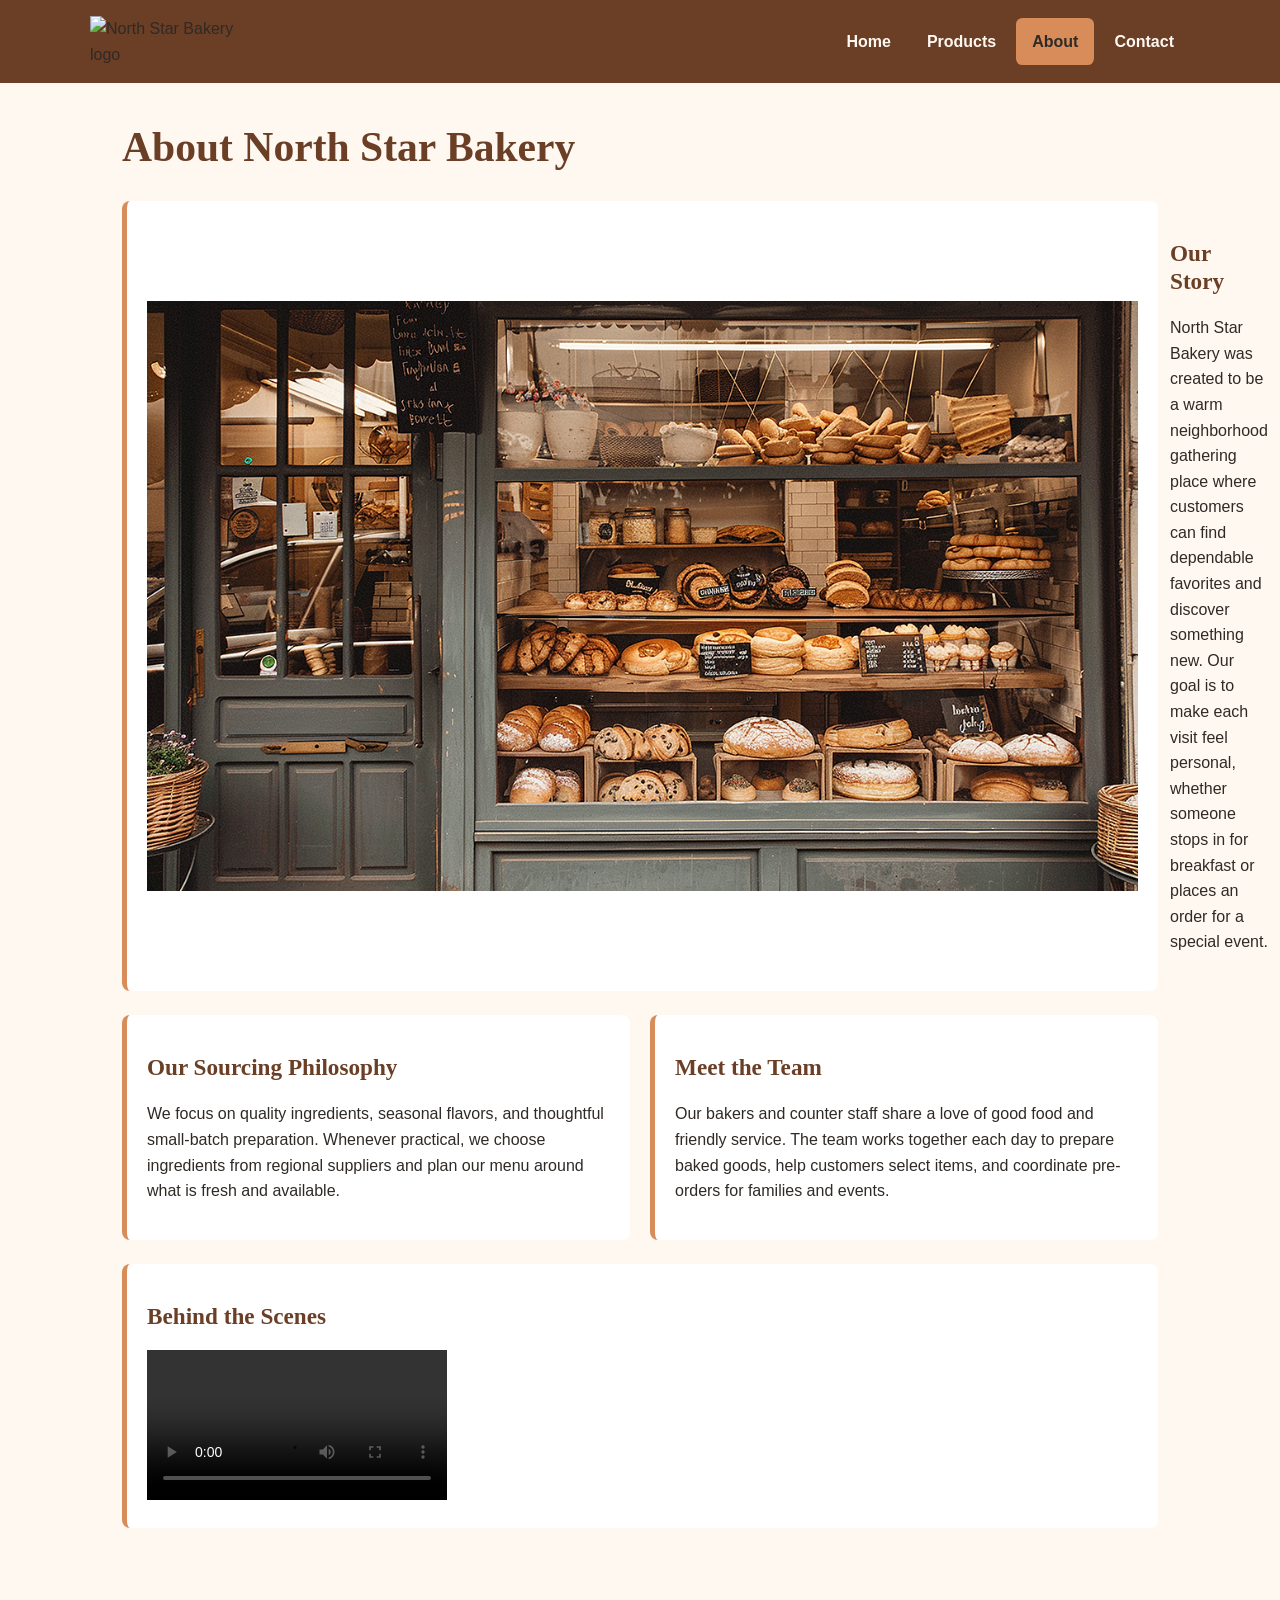
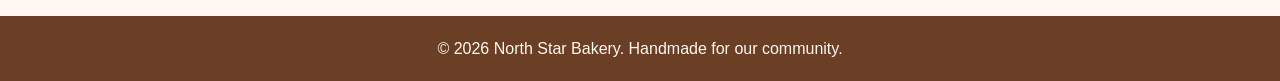
==== about.html @ d8a86858 "Add files via upload" ====
<!DOCTYPE html>
<html lang="en">
<head>
    <meta charset="UTF-8">
    <meta name="viewport" content="width=device-width, initial-scale=1.0">
    <title>North Star Bakery | About</title>
    <link rel="stylesheet" href="styles.css">
</head>
<body>
    <a class="skip-link" href="#main-content">Skip to main content</a>
    <header><div class="header-inner">
        <img class="logo" src="Bakery_c/bakery-logo_c.png" alt="North Star Bakery logo">
        <nav aria-label="Main navigation"><ul>
            <li><a href="index.html">Home</a></li><li><a href="products.html">Products</a></li><li><a href="about.html" aria-current="page">About</a></li><li><a href="contact.html">Contact</a></li>
        </ul></nav>
    </div></header>

    <main id="main-content">
        <h1>About North Star Bakery</h1>
        <section class="media-split">
            <img src="Bakery_c/bakery-storefront_c.png" alt="Exterior storefront of North Star Bakery welcoming neighborhood customers">
            <div><h2>Our Story</h2><p>North Star Bakery was created to be a warm neighborhood gathering place where customers can find dependable favorites and discover something new. Our goal is to make each visit feel personal, whether someone stops in for breakfast or places an order for a special event.</p></div>
        </section>

        <div class="flex-group">
            <section class="card"><h2>Our Sourcing Philosophy</h2><p>We focus on quality ingredients, seasonal flavors, and thoughtful small-batch preparation. Whenever practical, we choose ingredients from regional suppliers and plan our menu around what is fresh and available.</p></section>
            <section class="card"><h2>Meet the Team</h2><p>Our bakers and counter staff share a love of good food and friendly service. The team works together each day to prepare baked goods, help customers select items, and coordinate pre-orders for families and events.</p></section>
        </div>

        <section><h2>Behind the Scenes</h2><video controls><source src="Bakery_c/bakery-behind-scenes_c.mp4" type="video/mp4">Your browser does not support the video element. Please contact North Star Bakery to learn more about how our baked goods are prepared.</video></section>
    </main>
    <footer><p>&copy; 2026 North Star Bakery. Handmade for our community.</p></footer>
</body>
</html>
---- styles.css ----
/* North Star Bakery - Touchstone 3 */
:root {
    --cream: #FFF8F0;
    --brown: #6B3E26;
    --peach: #D88C5A;
    --charcoal: #2F2A26;
}

* { box-sizing: border-box; }

body {
    margin: 0;
    background: var(--cream);
    color: var(--charcoal);
    font-family: Arial, Helvetica, sans-serif;
    font-size: 1rem;
    line-height: 1.6;
}

img, video { max-width: 100%; height: auto; }

a { color: var(--brown); }
a:hover, a:focus { color: var(--charcoal); }

.skip-link {
    position: absolute;
    left: -9999px;
    top: 0;
}
.skip-link:focus {
    left: 1rem;
    top: 1rem;
    background: var(--cream);
    color: var(--charcoal);
    padding: .75rem 1rem;
    z-index: 10;
}

header {
    background: var(--brown);
    padding: 1rem;
}

.header-inner {
    max-width: 1100px;
    margin: 0 auto;
    display: flex;
    flex-direction: column;
    align-items: center;
    gap: 1rem;
}

.logo {
    width: 150px;
    max-height: 110px;
    object-fit: contain;
}

nav ul {
    list-style: none;
    margin: 0;
    padding: 0;
    display: flex;
    flex-direction: column;
    gap: .5rem;
    text-align: center;
}

nav a {
    display: block;
    padding: .65rem 1rem;
    border-radius: .4rem;
    color: var(--cream);
    font-weight: 700;
    text-decoration: none;
}

nav a:hover, nav a:focus, nav a[aria-current="page"] {
    background: var(--peach);
    color: var(--charcoal);
}

main {
    max-width: 1100px;
    margin: 0 auto;
    padding: 1.25rem;
}

h1, h2, h3 {
    color: var(--brown);
    font-family: Georgia, "Times New Roman", serif;
    line-height: 1.2;
}

h1 {
    margin-top: .5rem;
    font-size: 2rem;
}

h2 { font-size: 1.45rem; }

.page-intro {
    max-width: 760px;
    font-size: 1.05rem;
}

section {
    margin: 1.5rem 0;
    padding: 1.25rem;
    background: #ffffff;
    border-left: .35rem solid var(--peach);
    border-radius: .5rem;
}

.hero {
    padding: 0;
    overflow: hidden;
    border-left: 0;
}

.hero img {
    display: block;
    width: 100%;
}

.hero-copy { padding: 1.25rem; }

.flex-group, .product-grid {
    display: flex;
    flex-direction: column;
    gap: 1.25rem;
}

.card {
    flex: 1 1 0;
    margin: 0;
}

figure { margin: 0; }
figcaption {
    padding-top: .65rem;
    font-style: italic;
}

audio { width: 100%; }

form { max-width: 760px; }
fieldset {
    border: 2px solid var(--peach);
    border-radius: .5rem;
    padding: 1rem;
}
legend {
    color: var(--brown);
    font-family: Georgia, "Times New Roman", serif;
    font-weight: 700;
    padding: 0 .4rem;
}

label { font-weight: 700; }
input, select, textarea {
    width: 100%;
    margin-top: .25rem;
    padding: .7rem;
    border: 1px solid var(--brown);
    border-radius: .3rem;
    font: inherit;
    color: var(--charcoal);
    background: #ffffff;
}
textarea { resize: vertical; }

button {
    border: 0;
    border-radius: .35rem;
    background: var(--brown);
    color: var(--cream);
    padding: .75rem 1.2rem;
    font: inherit;
    font-weight: 700;
    cursor: pointer;
}
button:hover, button:focus {
    background: var(--peach);
    color: var(--charcoal);
}

footer {
    background: var(--brown);
    color: var(--cream);
    text-align: center;
    padding: 1.25rem;
    margin-top: 2rem;
}
footer p { margin: 0; }

@media (min-width: 700px) {
    .header-inner {
        flex-direction: row;
        justify-content: space-between;
    }

    nav ul {
        flex-direction: row;
        gap: .25rem;
    }

    main { padding: 2rem; }
    h1 { font-size: 2.6rem; }

    .flex-group, .product-grid {
        flex-direction: row;
        align-items: stretch;
    }

    .product-grid { flex-wrap: wrap; }
    .product-grid .card { flex: 1 1 30%; }

    .media-split {
        display: flex;
        gap: 2rem;
        align-items: center;
    }
    .media-split > * { flex: 1 1 0; }
}
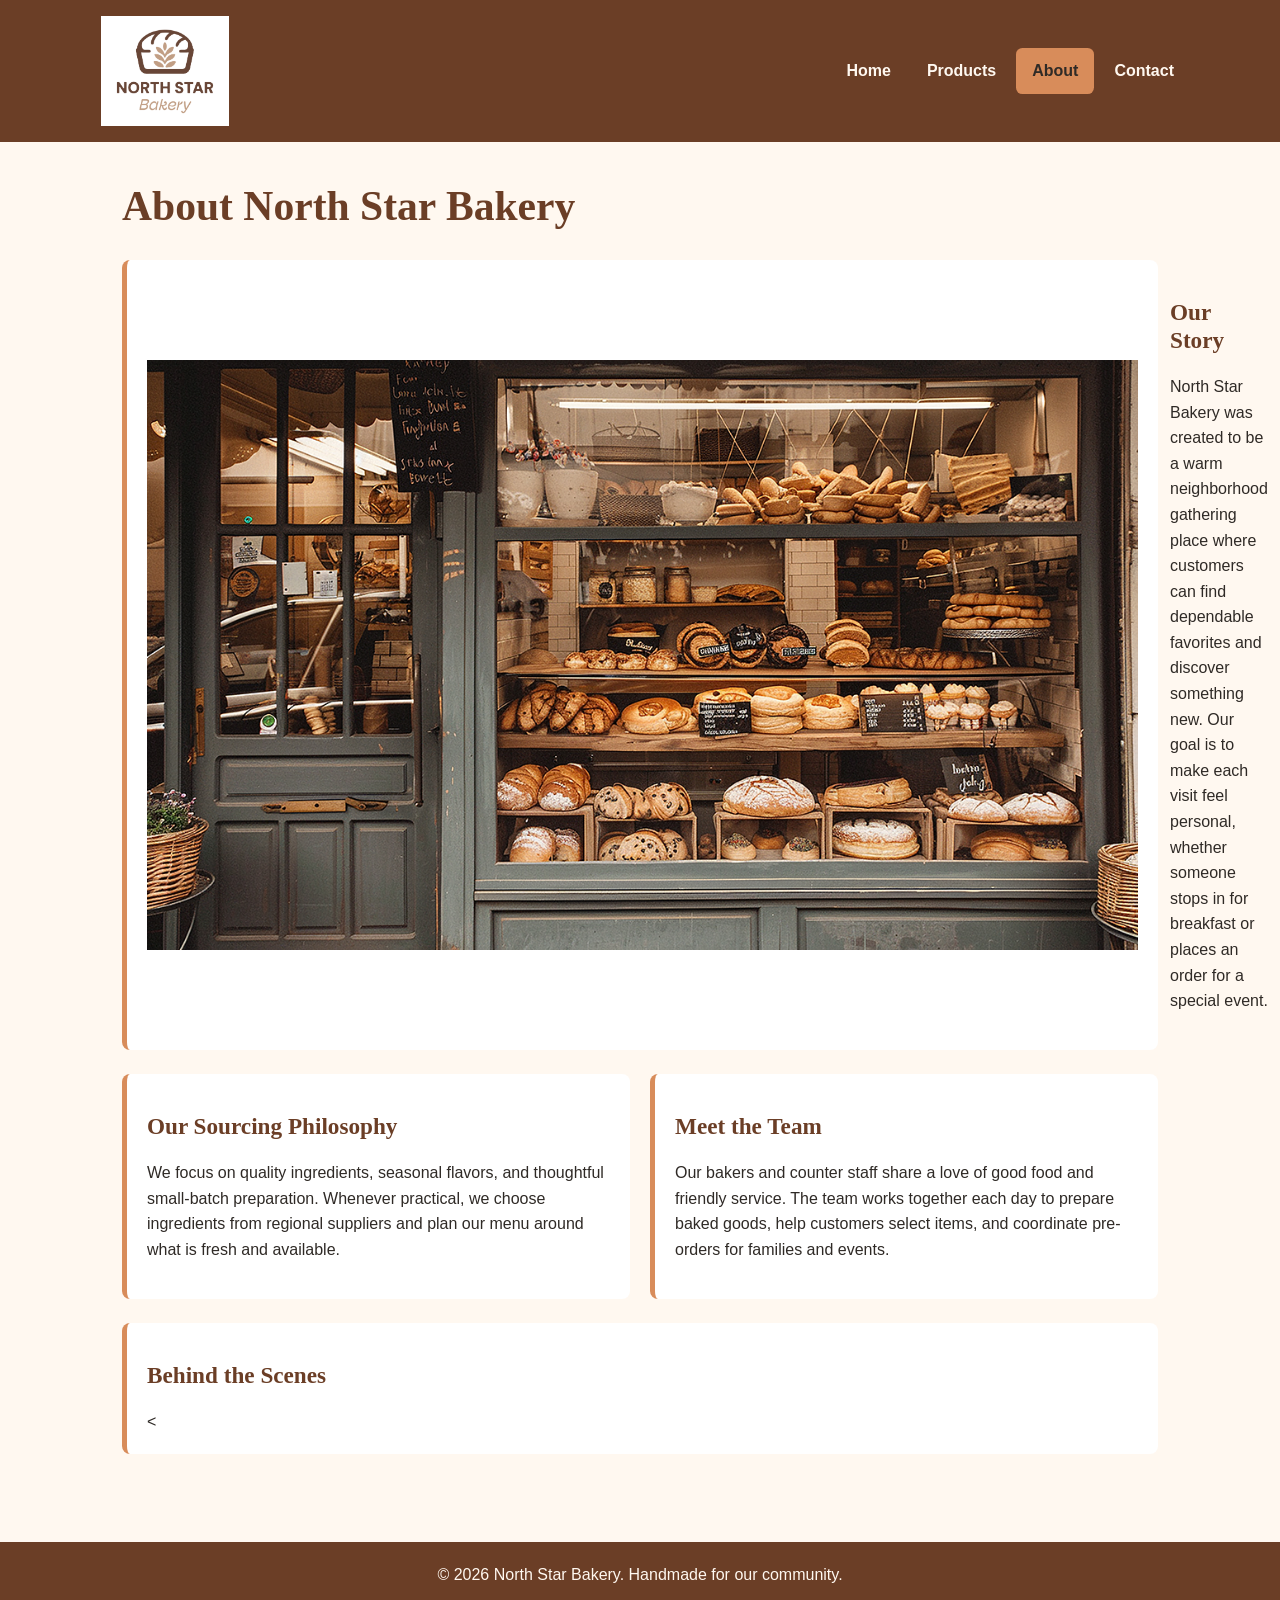
==== commit a57f1671: "Update about.html remove video link (broken video due to size)" ====
--- a/about.html
+++ b/about.html
@@ -26,9 +26,8 @@
             <section class="card"><h2>Our Sourcing Philosophy</h2><p>We focus on quality ingredients, seasonal flavors, and thoughtful small-batch preparation. Whenever practical, we choose ingredients from regional suppliers and plan our menu around what is fresh and available.</p></section>
             <section class="card"><h2>Meet the Team</h2><p>Our bakers and counter staff share a love of good food and friendly service. The team works together each day to prepare baked goods, help customers select items, and coordinate pre-orders for families and events.</p></section>
         </div>
-
-        <section><h2>Behind the Scenes</h2><video controls><source src="Bakery_c/bakery-behind-scenes_c.mp4" type="video/mp4">Your browser does not support the video element. Please contact North Star Bakery to learn more about how our baked goods are prepared.</video></section>
+        <section><h2>Behind the Scenes</h2><</section>
     </main>
     <footer><p>&copy; 2026 North Star Bakery. Handmade for our community.</p></footer>
 </body>
-</html>+</html>
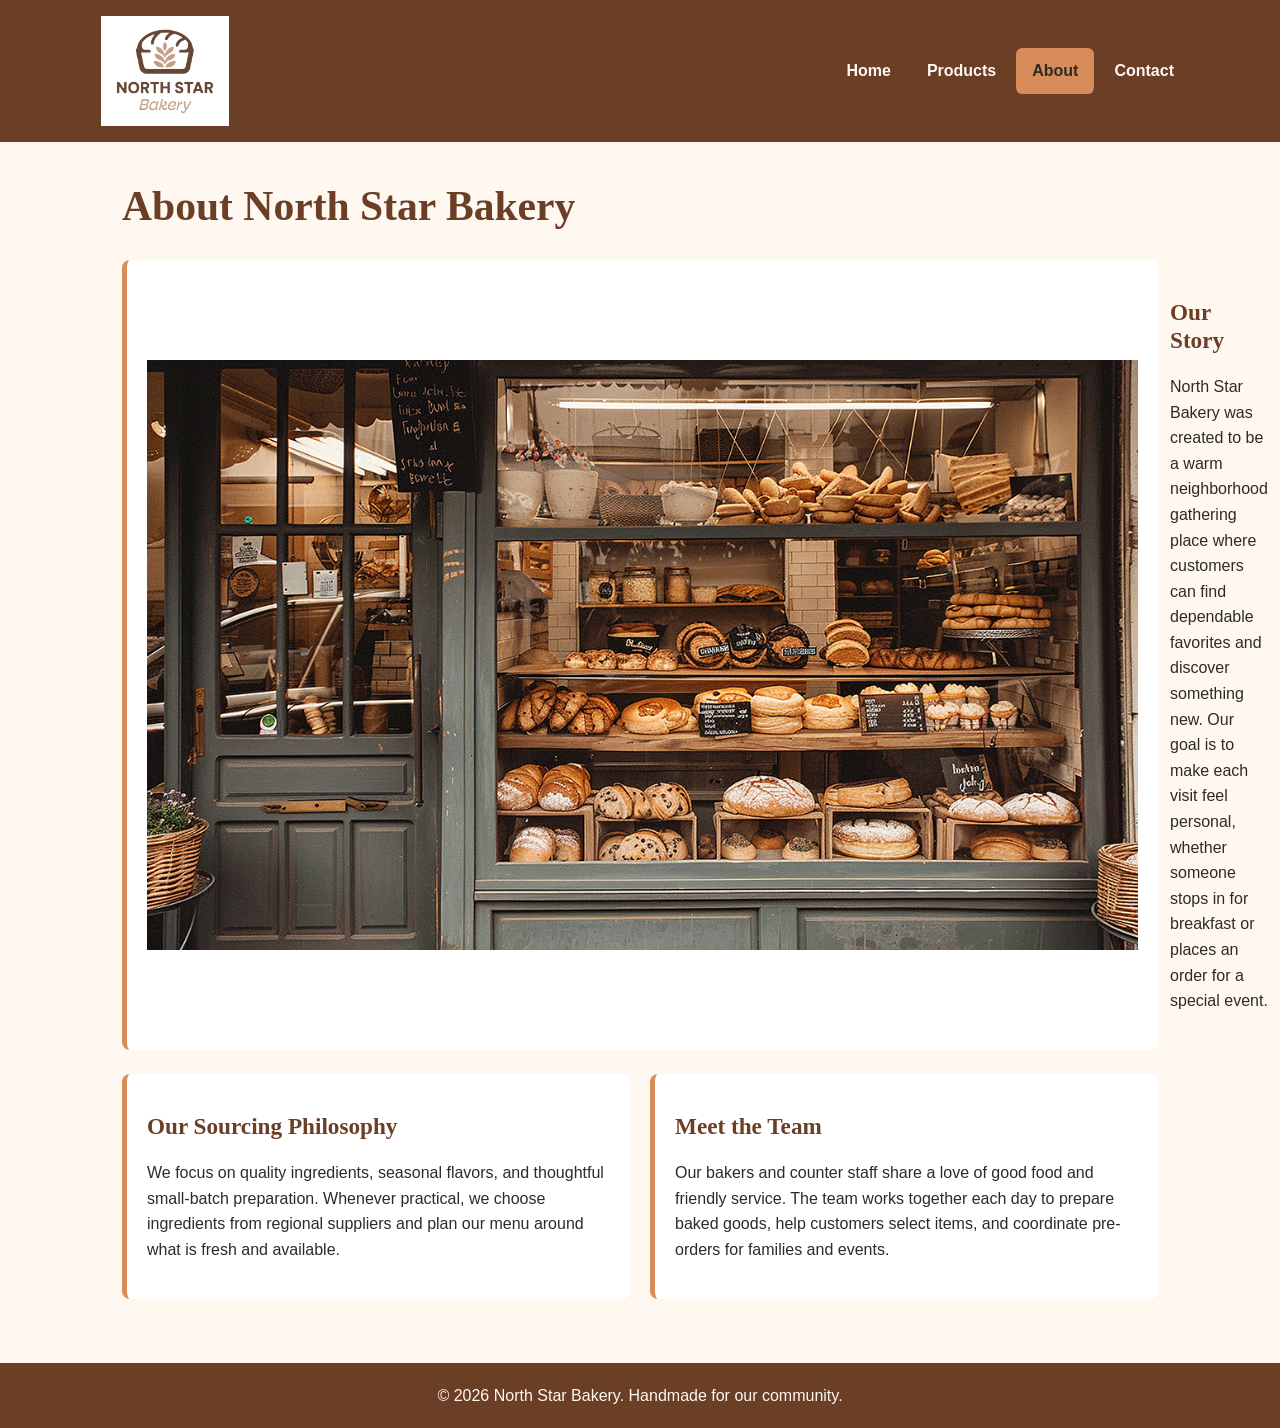
==== commit 6f8ae0c0: "Update about.html remove video broken link" ====
--- a/about.html
+++ b/about.html
@@ -26,7 +26,6 @@
             <section class="card"><h2>Our Sourcing Philosophy</h2><p>We focus on quality ingredients, seasonal flavors, and thoughtful small-batch preparation. Whenever practical, we choose ingredients from regional suppliers and plan our menu around what is fresh and available.</p></section>
             <section class="card"><h2>Meet the Team</h2><p>Our bakers and counter staff share a love of good food and friendly service. The team works together each day to prepare baked goods, help customers select items, and coordinate pre-orders for families and events.</p></section>
         </div>
-        <section><h2>Behind the Scenes</h2><</section>
     </main>
     <footer><p>&copy; 2026 North Star Bakery. Handmade for our community.</p></footer>
 </body>
